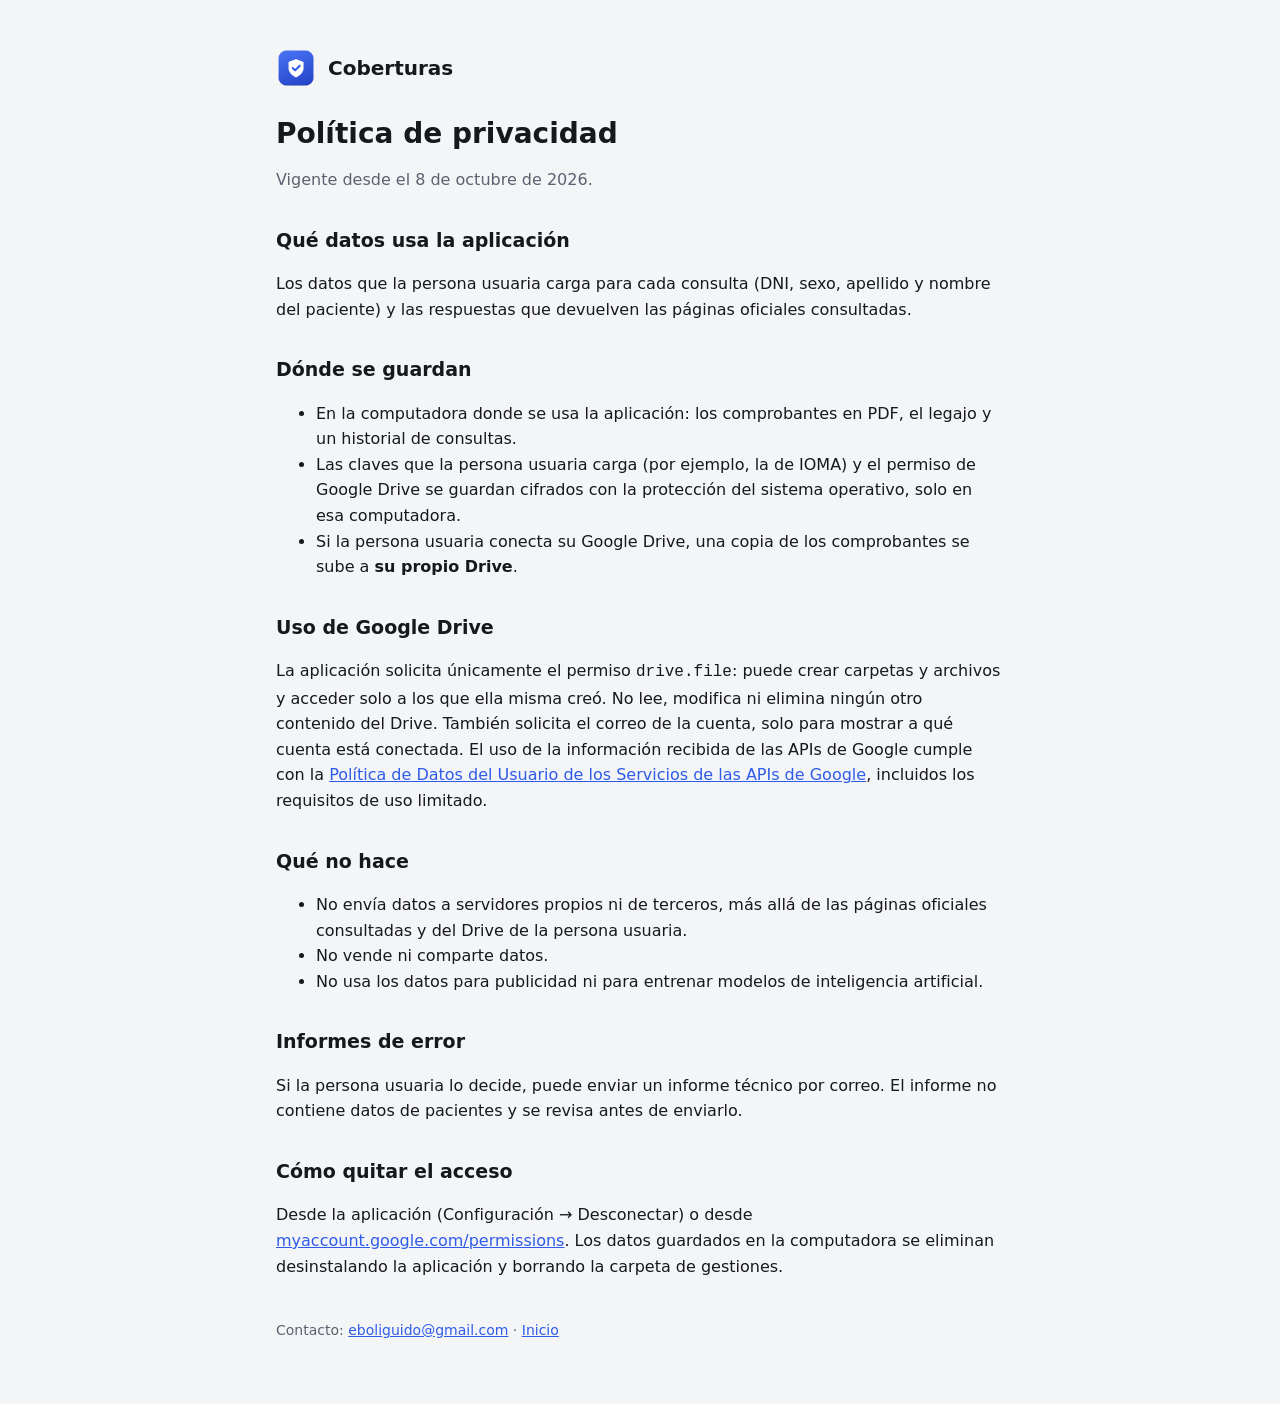
==== docs/privacidad.html @ 4dbc3e18 "Páginas públicas de Coberturas: presentación y política de privacidad" ====
<!doctype html>
<html lang="es">
<head>
<meta charset="utf-8"><meta name="viewport" content="width=device-width, initial-scale=1">
<title>Coberturas · Privacidad</title>
<link rel="icon" href="icono.png"><link rel="stylesheet" href="estilo.css">
</head>
<body><main>
  <div class="marca"><img src="icono.png" alt=""> Coberturas</div>
  <h1>Política de privacidad</h1>
  <p class="sub">Vigente desde el 8 de octubre de 2026.</p>

  <h2>Qué datos usa la aplicación</h2>
  <p>Los datos que la persona usuaria carga para cada consulta (DNI, sexo, apellido y nombre del paciente) y las respuestas que devuelven las páginas oficiales consultadas.</p>

  <h2>Dónde se guardan</h2>
  <ul>
    <li>En la computadora donde se usa la aplicación: los comprobantes en PDF, el legajo y un historial de consultas.</li>
    <li>Las claves que la persona usuaria carga (por ejemplo, la de IOMA) y el permiso de Google Drive se guardan cifrados con la protección del sistema operativo, solo en esa computadora.</li>
    <li>Si la persona usuaria conecta su Google Drive, una copia de los comprobantes se sube a <strong>su propio Drive</strong>.</li>
  </ul>

  <h2>Uso de Google Drive</h2>
  <p>La aplicación solicita únicamente el permiso <code>drive.file</code>: puede crear carpetas y archivos y acceder solo a los que ella misma creó. No lee, modifica ni elimina ningún otro contenido del Drive. También solicita el correo de la cuenta, solo para mostrar a qué cuenta está conectada. El uso de la información recibida de las APIs de Google cumple con la <a href="https://developers.google.com/terms/api-services-user-data-policy">Política de Datos del Usuario de los Servicios de las APIs de Google</a>, incluidos los requisitos de uso limitado.</p>

  <h2>Qué no hace</h2>
  <ul>
    <li>No envía datos a servidores propios ni de terceros, más allá de las páginas oficiales consultadas y del Drive de la persona usuaria.</li>
    <li>No vende ni comparte datos.</li>
    <li>No usa los datos para publicidad ni para entrenar modelos de inteligencia artificial.</li>
  </ul>

  <h2>Informes de error</h2>
  <p>Si la persona usuaria lo decide, puede enviar un informe técnico por correo. El informe no contiene datos de pacientes y se revisa antes de enviarlo.</p>

  <h2>Cómo quitar el acceso</h2>
  <p>Desde la aplicación (Configuración → Desconectar) o desde <a href="https://myaccount.google.com/permissions">myaccount.google.com/permissions</a>. Los datos guardados en la computadora se eliminan desinstalando la aplicación y borrando la carpeta de gestiones.</p>

  <footer>Contacto: <a href="mailto:eboliguido@gmail.com">eboliguido@gmail.com</a> · <a href="index.html">Inicio</a></footer>
</main></body>
</html>
---- docs/estilo.css ----
:root { --ink:#16181d; --muted:#5b6170; --accent:#2f5bea; --bg:#f4f5f7; --panel:#fff; --line:#e5e7eb; }
@media (prefers-color-scheme: dark) { :root { --ink:#eef0f4; --muted:#a6acb8; --accent:#7c9bff; --bg:#121418; --panel:#1b1e24; --line:#2c3038; } }
* { box-sizing: border-box; }
body { margin:0; background:var(--bg); color:var(--ink); font:16px/1.6 "Segoe UI", -apple-system, system-ui, sans-serif; }
main { max-width: 760px; margin: 0 auto; padding: 48px 16px 64px; }
.marca { display:flex; align-items:center; gap:12px; font-weight:650; font-size:20px; margin-bottom:28px; }
.marca img { width:40px; height:40px; }
h1 { font-size: 28px; line-height:1.25; margin: 0 0 12px; }
h2 { font-size: 19px; margin: 32px 0 8px; }
p, li { color: var(--ink); }
.sub { color: var(--muted); }
.card { background:var(--panel); border:1px solid var(--line); border-radius:14px; padding:20px 22px; margin-top:20px; }
a { color: var(--accent); }
footer { margin-top:40px; color:var(--muted); font-size:14px; }
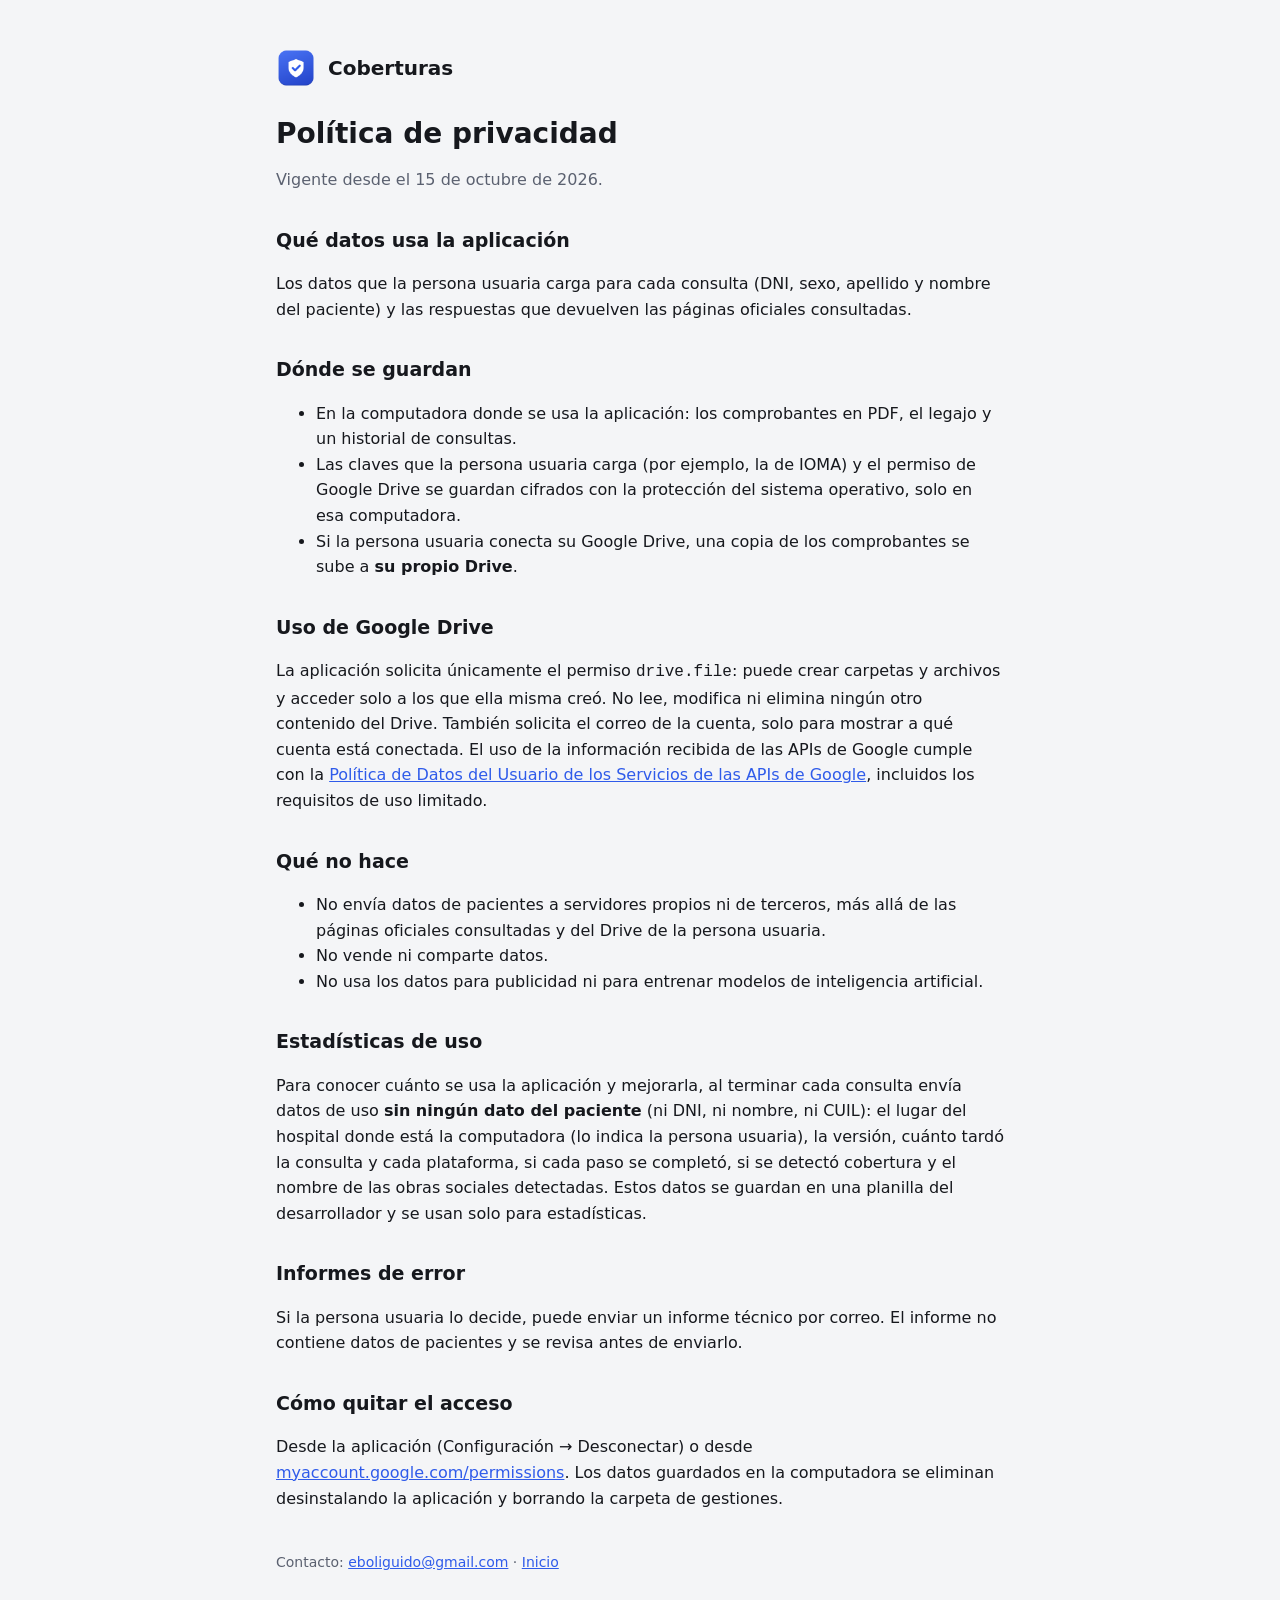
==== commit b4e549df: "Privacidad: estadísticas de uso sin datos de pacientes" ====
--- a/docs/privacidad.html
+++ b/docs/privacidad.html
@@ -8,7 +8,7 @@
 <body><main>
   <div class="marca"><img src="icono.png" alt=""> Coberturas</div>
   <h1>Política de privacidad</h1>
-  <p class="sub">Vigente desde el 8 de octubre de 2026.</p>
+  <p class="sub">Vigente desde el 15 de octubre de 2026.</p>
 
   <h2>Qué datos usa la aplicación</h2>
   <p>Los datos que la persona usuaria carga para cada consulta (DNI, sexo, apellido y nombre del paciente) y las respuestas que devuelven las páginas oficiales consultadas.</p>
@@ -25,10 +25,13 @@
 
   <h2>Qué no hace</h2>
   <ul>
-    <li>No envía datos a servidores propios ni de terceros, más allá de las páginas oficiales consultadas y del Drive de la persona usuaria.</li>
+    <li>No envía datos de pacientes a servidores propios ni de terceros, más allá de las páginas oficiales consultadas y del Drive de la persona usuaria.</li>
     <li>No vende ni comparte datos.</li>
     <li>No usa los datos para publicidad ni para entrenar modelos de inteligencia artificial.</li>
   </ul>
+
+  <h2>Estadísticas de uso</h2>
+  <p>Para conocer cuánto se usa la aplicación y mejorarla, al terminar cada consulta envía datos de uso <strong>sin ningún dato del paciente</strong> (ni DNI, ni nombre, ni CUIL): el lugar del hospital donde está la computadora (lo indica la persona usuaria), la versión, cuánto tardó la consulta y cada plataforma, si cada paso se completó, si se detectó cobertura y el nombre de las obras sociales detectadas. Estos datos se guardan en una planilla del desarrollador y se usan solo para estadísticas.</p>
 
   <h2>Informes de error</h2>
   <p>Si la persona usuaria lo decide, puede enviar un informe técnico por correo. El informe no contiene datos de pacientes y se revisa antes de enviarlo.</p>
